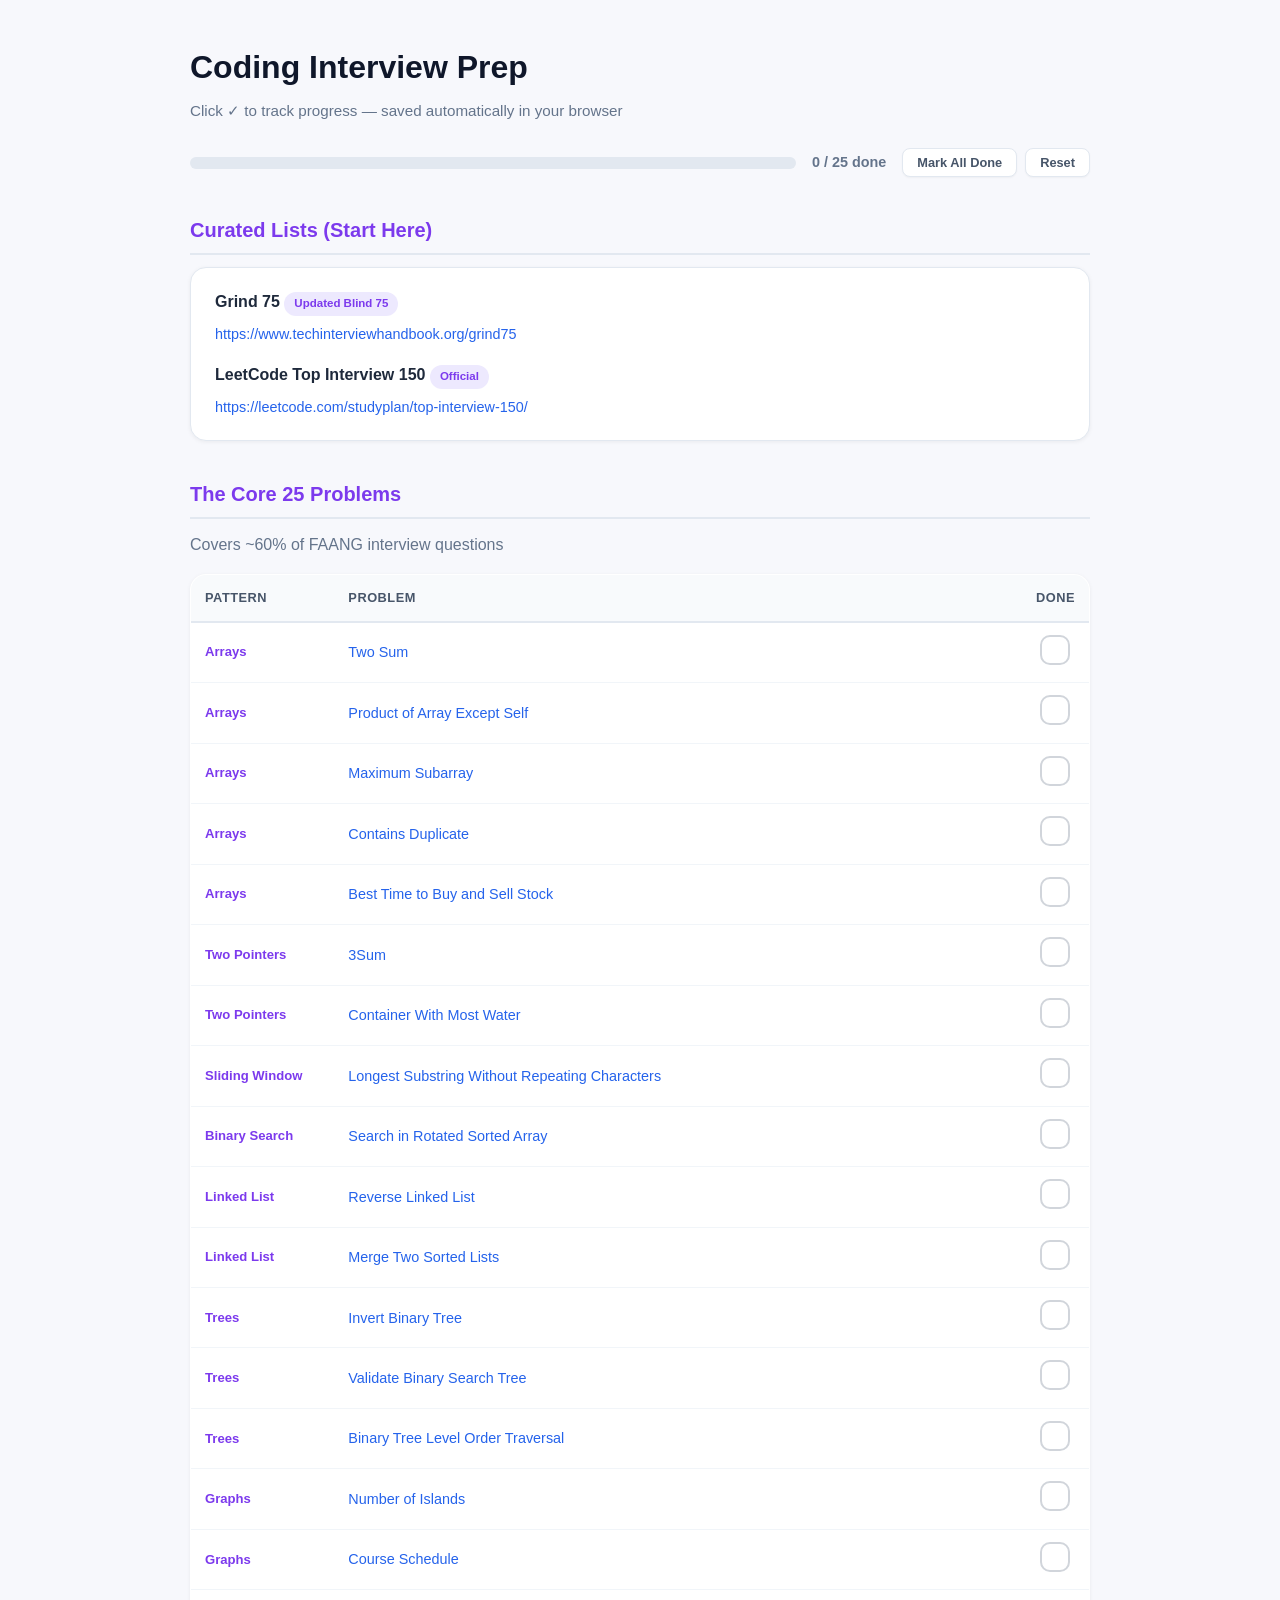
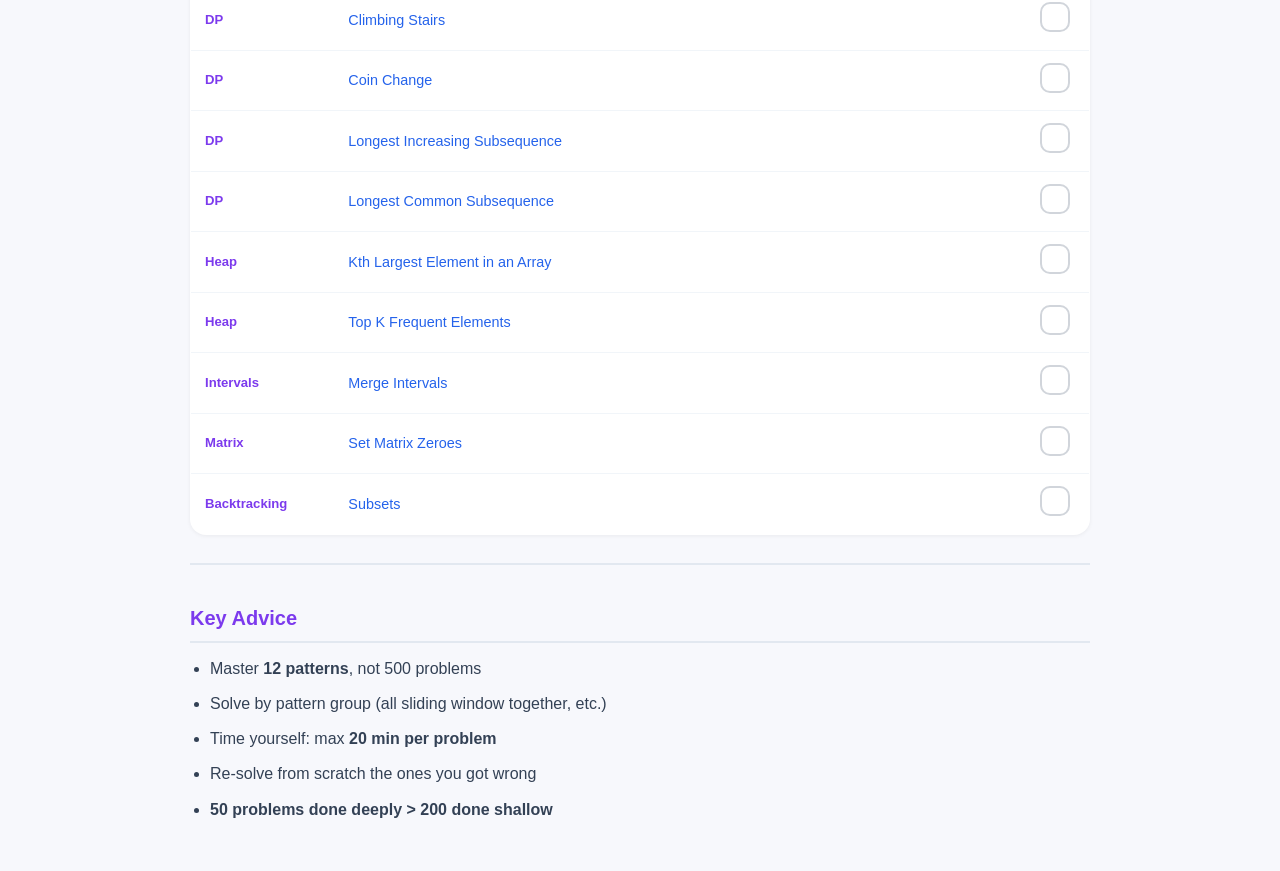
==== leetcode-tracker.html @ 99ccb6d3 "add LeetCode Interview Tracker project page with progress tracking" ====
<!DOCTYPE html>
<html lang="en">
<head>
  <meta charset="UTF-8">
  <meta name="viewport" content="width=device-width, initial-scale=1.0">
  <title>Coding Interview Prep - LeetCode Tracker</title>
  <style>
    * { margin: 0; padding: 0; box-sizing: border-box; }
    body {
      font-family: -apple-system, BlinkMacSystemFont, 'Segoe UI', Roboto, Helvetica, Arial, sans-serif;
      background: #f7f8fc;
      color: #1e293b;
      line-height: 1.7;
      padding: 40px 20px;
    }
    .container { max-width: 900px; margin: 0 auto; }
    h1 { font-size: 2rem; font-weight: 700; color: #0f172a; margin-bottom: 4px; }
    h2 {
      font-size: 1.25rem;
      font-weight: 700;
      color: #7c3aed;
      margin-top: 36px;
      margin-bottom: 12px;
      padding-bottom: 6px;
      border-bottom: 2px solid #e2e8f0;
    }
    p, li { margin-bottom: 8px; }
    a {
      color: #2563eb;
      text-decoration: none;
      font-weight: 500;
      transition: color .15s;
    }
    a:hover { color: #7c3aed; text-decoration: underline; }
    .subtitle { color: #64748b; font-size: .95rem; margin-bottom: 24px; }
    hr { border: none; border-top: 2px solid #e2e8f0; margin: 28px 0; }
    .card {
      background: #fff;
      border-radius: 16px;
      padding: 20px 24px;
      margin-bottom: 28px;
      box-shadow: 0 1px 4px rgba(0,0,0,.06);
      border: 1px solid #e2e8f0;
    }
    .card p { margin-bottom: 4px; }
    .card a { font-size: .9rem; word-break: break-all; }
    .badge {
      display: inline-block;
      background: #ede9fe;
      color: #7c3aed;
      font-size: .72rem;
      font-weight: 700;
      padding: 2px 10px;
      border-radius: 20px;
      margin-right: 6px;
    }
    ul { padding-left: 20px; }
    ul li { list-style: disc; color: #334155; }

    /* Progress */
    .progress-wrap {
      display: flex;
      align-items: center;
      gap: 16px;
      margin-bottom: 24px;
      flex-wrap: wrap;
    }
    .progress-bar {
      flex: 1;
      min-width: 140px;
      height: 12px;
      background: #e2e8f0;
      border-radius: 99px;
      overflow: hidden;
    }
    .progress-fill {
      height: 100%;
      width: 0%;
      background: linear-gradient(90deg, #7c3aed, #ec4899);
      border-radius: 99px;
      transition: width .3s ease;
    }
    .progress-text { font-size: .9rem; color: #64748b; font-weight: 600; white-space: nowrap; }
    .progress-btns { display: flex; gap: 8px; }
    .btn {
      font-family: inherit;
      font-size: .8rem;
      font-weight: 600;
      padding: 6px 14px;
      border: 1px solid #e2e8f0;
      border-radius: 8px;
      background: #fff;
      color: #475569;
      cursor: pointer;
      transition: all .15s;
      box-shadow: 0 1px 2px rgba(0,0,0,.04);
    }
    .btn:hover { background: #f1f5f9; border-color: #cbd5e1; }
    .btn-danger:hover { background: #fef2f2; border-color: #fca5a5; color: #dc2626; }

    /* Table */
    table {
      width: 100%;
      border-collapse: collapse;
      font-size: .9rem;
      background: #fff;
      border-radius: 16px;
      overflow: hidden;
      box-shadow: 0 1px 4px rgba(0,0,0,.06);
      border: 1px solid #e2e8f0;
    }
    th {
      text-align: left;
      color: #475569;
      font-weight: 700;
      font-size: .8rem;
      text-transform: uppercase;
      letter-spacing: .04em;
      padding: 12px 14px;
      background: #f8fafc;
      border-bottom: 2px solid #e2e8f0;
    }
    td {
      padding: 12px 14px;
      border-bottom: 1px solid #f1f5f9;
      vertical-align: middle;
    }
    tr:last-child td { border-bottom: none; }
    tr:hover td { background: #f8fafc; }
    td:nth-child(1) {
      color: #7c3aed;
      font-weight: 600;
      font-size: .82rem;
      width: 16%;
    }

    .status-btn {
      display: inline-flex;
      align-items: center;
      justify-content: center;
      width: 30px;
      height: 30px;
      border-radius: 10px;
      border: 2px solid #d1d5db;
      background: #fff;
      color: transparent;
      font-size: 1.1rem;
      font-weight: 700;
      cursor: pointer;
      transition: all .15s;
      flex-shrink: 0;
    }
    .status-btn.done {
      background: #f0fdf4;
      border-color: #22c55e;
      color: #16a34a;
    }
    .status-btn:hover { border-color: #7c3aed; background: #f5f3ff; }

    .row-done td { background: #fafafa; }
    .row-done td:nth-child(2) a { color: #94a3b8; text-decoration: line-through; }

    @media (max-width: 600px) {
      table, thead, tbody, th, td, tr { display: block; }
      thead, th { display: none; }
      td {
        padding: 8px 12px;
        position: relative;
        padding-left: 100px;
        display: flex;
        align-items: center;
        min-height: 30px;
      }
      td::before {
        content: attr(data-label);
        position: absolute;
        left: 12px;
        font-weight: 700;
        color: #7c3aed;
        font-size: .8rem;
        width: 80px;
      }
      td:nth-child(1) { width: 100%; }
    }
  </style>
</head>
<body>
  <div class="container">
    <h1>Coding Interview Prep</h1>
    <p class="subtitle">Click ✓ to track progress — saved automatically in your browser</p>

    <!-- Progress -->
    <div class="progress-wrap">
      <div class="progress-bar"><div class="progress-fill" id="progressFill"></div></div>
      <span class="progress-text"><span id="doneCount">0</span> / <span id="totalCount">0</span> done</span>
      <div class="progress-btns">
        <button class="btn" id="markAllBtn">Mark All Done</button>
        <button class="btn btn-danger" id="resetBtn">Reset</button>
      </div>
    </div>

    <h2>Curated Lists (Start Here)</h2>
    <div class="card">
      <p><strong>Grind 75</strong> <span class="badge">Updated Blind 75</span></p>
      <a href="https://www.techinterviewhandbook.org/grind75" target="_blank">https://www.techinterviewhandbook.org/grind75</a>
      <p style="margin-top:14px"><strong>LeetCode Top Interview 150</strong> <span class="badge">Official</span></p>
      <a href="https://leetcode.com/studyplan/top-interview-150/" target="_blank">https://leetcode.com/studyplan/top-interview-150/</a>
    </div>

    <h2>The Core 25 Problems</h2>
    <p style="color:#64748b;margin-bottom:16px">Covers ~60% of FAANG interview questions</p>
    <table>
      <thead>
        <tr><th>Pattern</th><th>Problem</th><th style="width:50px;text-align:center;">Done</th></tr>
      </thead>
      <tbody id="problemBody">
      </tbody>
    </table>

    <hr>

    <h2>Key Advice</h2>
    <ul>
      <li>Master <strong>12 patterns</strong>, not 500 problems</li>
      <li>Solve by pattern group (all sliding window together, etc.)</li>
      <li>Time yourself: max <strong>20 min per problem</strong></li>
      <li>Re-solve from scratch the ones you got wrong</li>
      <li><strong>50 problems done deeply > 200 done shallow</strong></li>
    </ul>
  </div>

  <script>
    const STORAGE_KEY = 'leetcode_tracker_done';

    const problems = [
      { pattern: 'Arrays',           name: 'Two Sum',                                url: 'https://leetcode.com/problems/two-sum/' },
      { pattern: 'Arrays',           name: 'Product of Array Except Self',           url: 'https://leetcode.com/problems/product-of-array-except-self/' },
      { pattern: 'Arrays',           name: 'Maximum Subarray',                       url: 'https://leetcode.com/problems/maximum-subarray/' },
      { pattern: 'Arrays',           name: 'Contains Duplicate',                     url: 'https://leetcode.com/problems/contains-duplicate/' },
      { pattern: 'Arrays',           name: 'Best Time to Buy and Sell Stock',        url: 'https://leetcode.com/problems/best-time-to-buy-and-sell-stock/' },
      { pattern: 'Two Pointers',     name: '3Sum',                                   url: 'https://leetcode.com/problems/3sum/' },
      { pattern: 'Two Pointers',     name: 'Container With Most Water',              url: 'https://leetcode.com/problems/container-with-most-water/' },
      { pattern: 'Sliding Window',   name: 'Longest Substring Without Repeating Characters', url: 'https://leetcode.com/problems/longest-substring-without-repeating-characters/' },
      { pattern: 'Binary Search',    name: 'Search in Rotated Sorted Array',         url: 'https://leetcode.com/problems/search-in-rotated-sorted-array/' },
      { pattern: 'Linked List',      name: 'Reverse Linked List',                    url: 'https://leetcode.com/problems/reverse-linked-list/' },
      { pattern: 'Linked List',      name: 'Merge Two Sorted Lists',                 url: 'https://leetcode.com/problems/merge-two-sorted-lists/' },
      { pattern: 'Trees',            name: 'Invert Binary Tree',                      url: 'https://leetcode.com/problems/invert-binary-tree/' },
      { pattern: 'Trees',            name: 'Validate Binary Search Tree',            url: 'https://leetcode.com/problems/validate-binary-search-tree/' },
      { pattern: 'Trees',            name: 'Binary Tree Level Order Traversal',      url: 'https://leetcode.com/problems/binary-tree-level-order-traversal/' },
      { pattern: 'Graphs',           name: 'Number of Islands',                      url: 'https://leetcode.com/problems/number-of-islands/' },
      { pattern: 'Graphs',           name: 'Course Schedule',                        url: 'https://leetcode.com/problems/course-schedule/' },
      { pattern: 'DP',               name: 'Climbing Stairs',                        url: 'https://leetcode.com/problems/climbing-stairs/' },
      { pattern: 'DP',               name: 'Coin Change',                            url: 'https://leetcode.com/problems/coin-change/' },
      { pattern: 'DP',               name: 'Longest Increasing Subsequence',         url: 'https://leetcode.com/problems/longest-increasing-subsequence/' },
      { pattern: 'DP',               name: 'Longest Common Subsequence',             url: 'https://leetcode.com/problems/longest-common-subsequence/' },
      { pattern: 'Heap',             name: 'Kth Largest Element in an Array',        url: 'https://leetcode.com/problems/kth-largest-element-in-an-array/' },
      { pattern: 'Heap',             name: 'Top K Frequent Elements',                url: 'https://leetcode.com/problems/top-k-frequent-elements/' },
      { pattern: 'Intervals',        name: 'Merge Intervals',                        url: 'https://leetcode.com/problems/merge-intervals/' },
      { pattern: 'Matrix',           name: 'Set Matrix Zeroes',                      url: 'https://leetcode.com/problems/set-matrix-zeroes/' },
      { pattern: 'Backtracking',     name: 'Subsets',                                url: 'https://leetcode.com/problems/subsets/' },
    ];

    let done = new Set();

    function loadState() {
      try {
        const raw = localStorage.getItem(STORAGE_KEY);
        if (raw) {
          const arr = JSON.parse(raw);
          done = new Set(arr);
        }
      } catch {}
    }

    function saveState() {
      localStorage.setItem(STORAGE_KEY, JSON.stringify([...done]));
    }

    function render() {
      const tbody = document.getElementById('problemBody');
      tbody.innerHTML = '';
      problems.forEach((p, i) => {
        const key = i.toString();
        const isDone = done.has(key);
        const tr = document.createElement('tr');
        if (isDone) tr.className = 'row-done';

        const td1 = document.createElement('td');
        td1.setAttribute('data-label', 'Pattern');
        td1.textContent = p.pattern;

        const td2 = document.createElement('td');
        td2.setAttribute('data-label', 'Problem');
        const a = document.createElement('a');
        a.href = p.url;
        a.target = '_blank';
        a.textContent = p.name;
        td2.appendChild(a);

        const td3 = document.createElement('td');
        td3.setAttribute('data-label', 'Done');
        td3.style.textAlign = 'center';
        td3.style.width = '50px';
        const btn = document.createElement('button');
        btn.className = 'status-btn' + (isDone ? ' done' : '');
        btn.textContent = isDone ? '✓' : '';
        btn.addEventListener('click', () => toggle(i));
        td3.appendChild(btn);

        tr.appendChild(td1);
        tr.appendChild(td2);
        tr.appendChild(td3);
        tbody.appendChild(tr);
      });
      updateProgress();
    }

    function toggle(idx) {
      const key = idx.toString();
      if (done.has(key)) done.delete(key);
      else done.add(key);
      saveState();
      render();
    }

    function updateProgress() {
      const total = problems.length;
      const doneCount = done.size;
      const pct = total ? (doneCount / total * 100) : 0;
      document.getElementById('progressFill').style.width = pct + '%';
      document.getElementById('doneCount').textContent = doneCount;
      document.getElementById('totalCount').textContent = total;
    }

    document.getElementById('markAllBtn').addEventListener('click', () => {
      problems.forEach((_, i) => done.add(i.toString()));
      saveState();
      render();
    });

    document.getElementById('resetBtn').addEventListener('click', () => {
      done.clear();
      saveState();
      render();
    });

    loadState();
    render();
  </script>
</body>
</html>
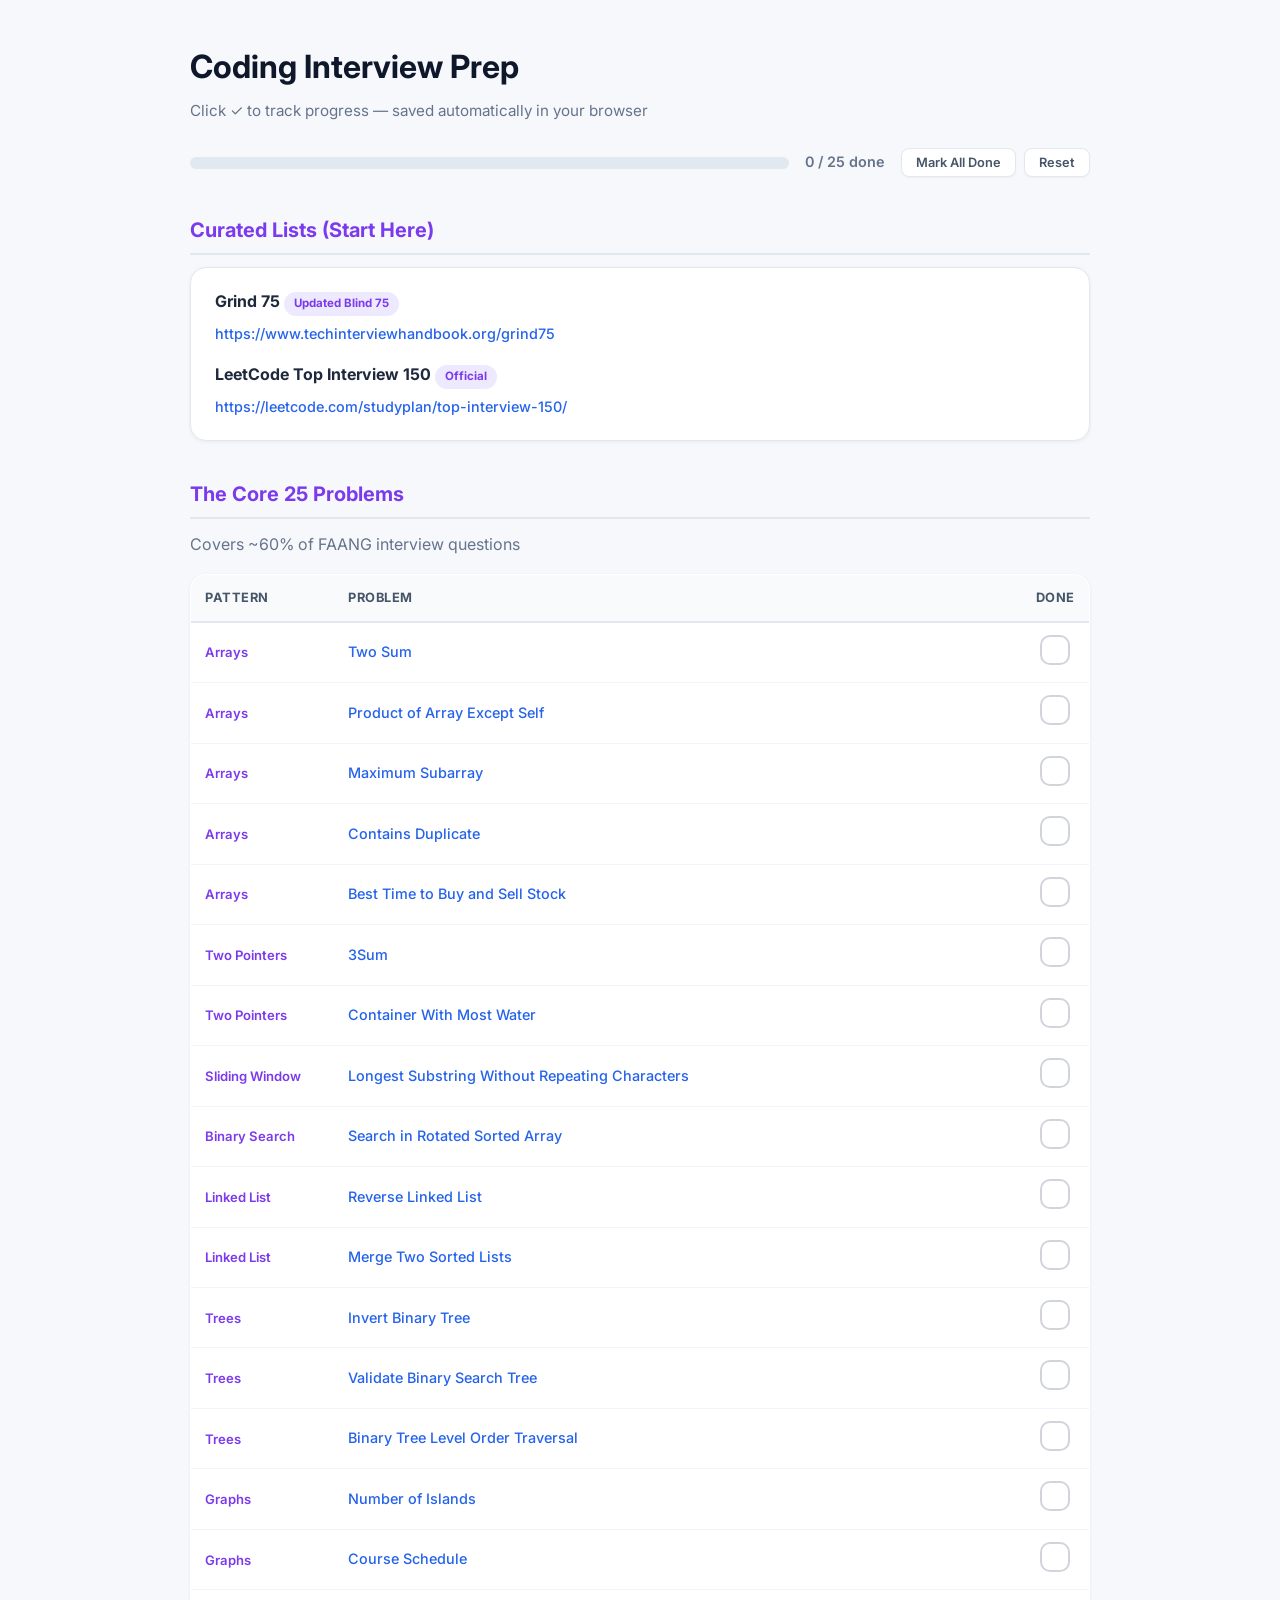
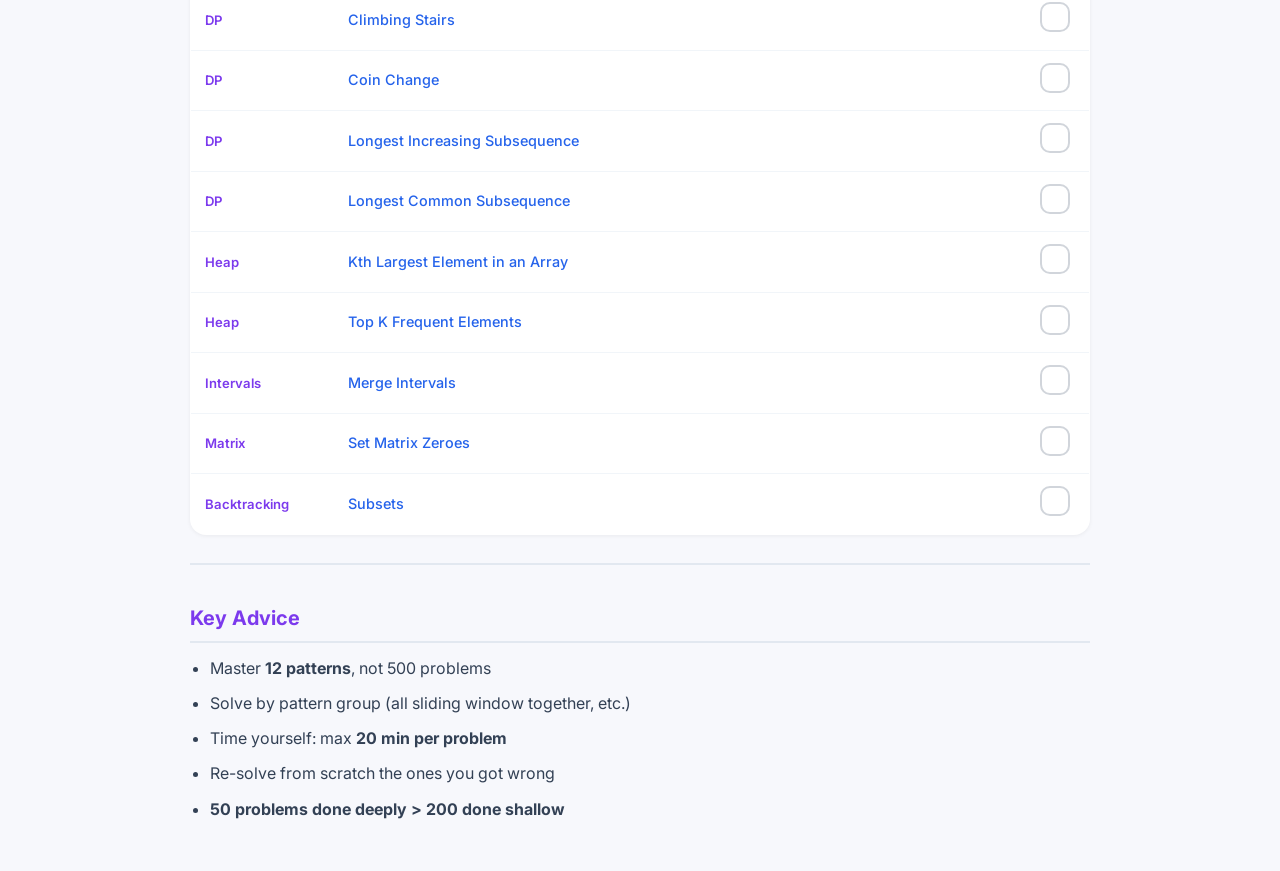
==== commit 5f58cd1a: "switch to Inter font" ====
--- a/leetcode-tracker.html
+++ b/leetcode-tracker.html
@@ -4,10 +4,13 @@
   <meta charset="UTF-8">
   <meta name="viewport" content="width=device-width, initial-scale=1.0">
   <title>Coding Interview Prep - LeetCode Tracker</title>
+  <link rel="preconnect" href="https://fonts.googleapis.com">
+  <link rel="preconnect" href="https://fonts.gstatic.com" crossorigin>
+  <link href="https://fonts.googleapis.com/css2?family=Inter:wght@400;500;600;700&display=swap" rel="stylesheet">
   <style>
     * { margin: 0; padding: 0; box-sizing: border-box; }
     body {
-      font-family: -apple-system, BlinkMacSystemFont, 'Segoe UI', Roboto, Helvetica, Arial, sans-serif;
+      font-family: 'Inter', -apple-system, BlinkMacSystemFont, 'Segoe UI', Roboto, Helvetica, Arial, sans-serif;
       background: #f7f8fc;
       color: #1e293b;
       line-height: 1.7;
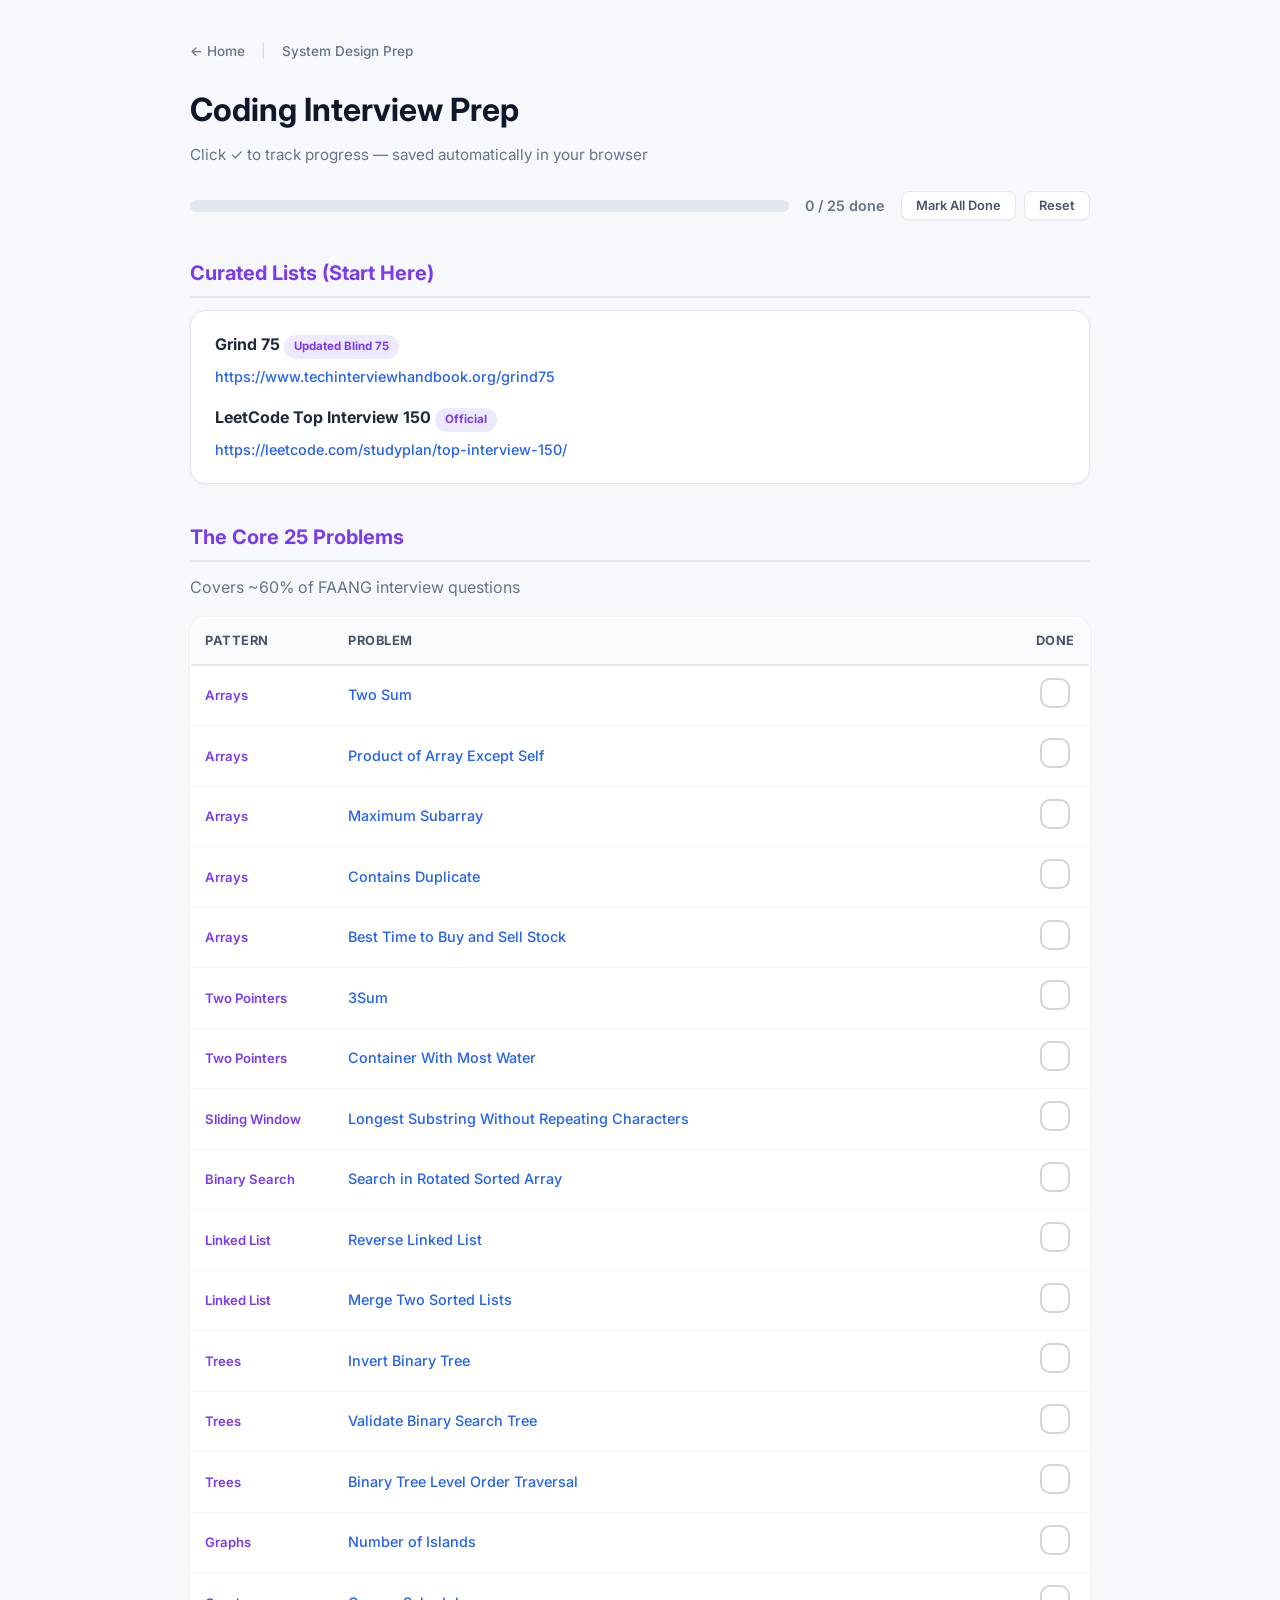
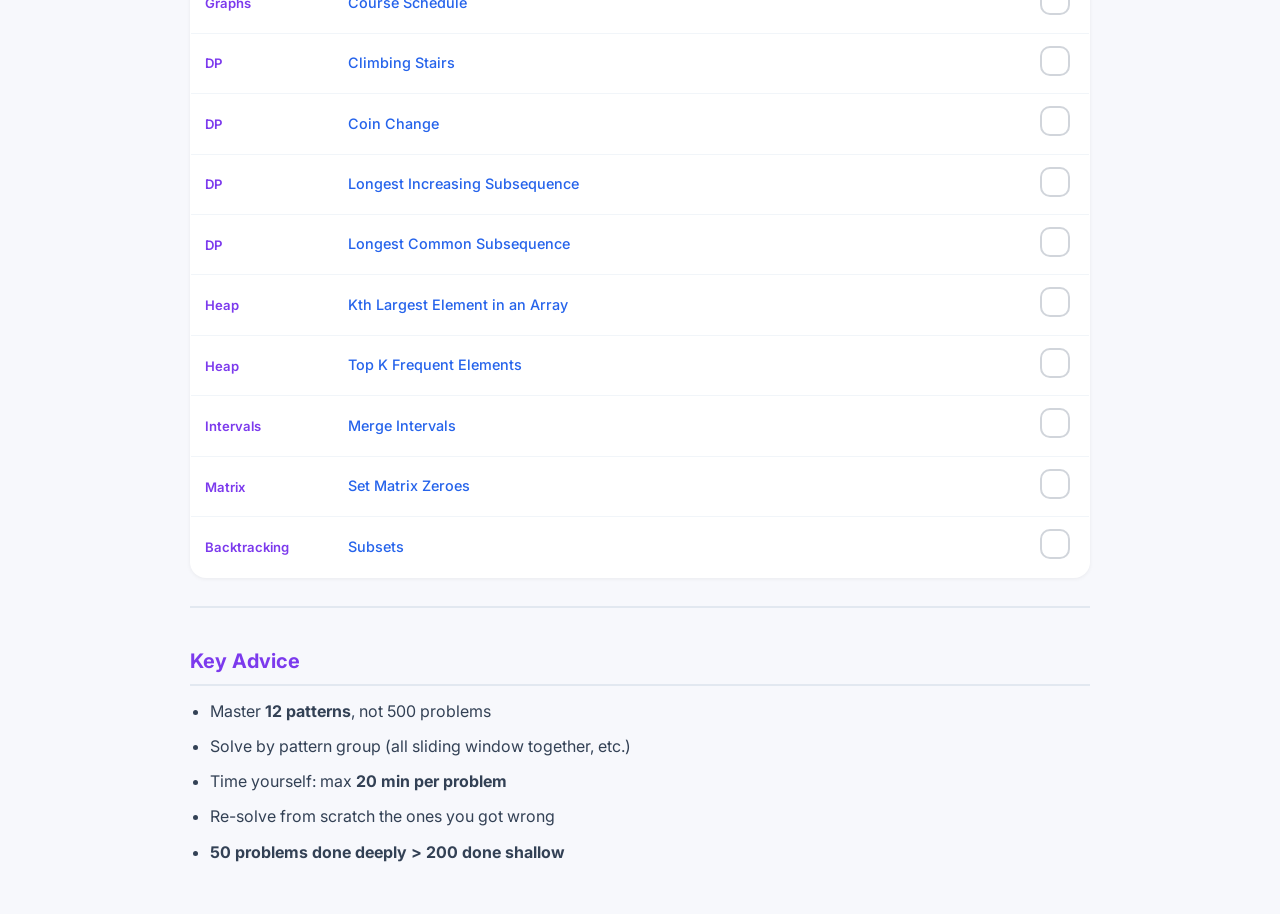
==== commit fb25118b: "add System Design Prep Tracker page with progress tracking, add navigation between pages" ====
--- a/leetcode-tracker.html
+++ b/leetcode-tracker.html
@@ -8,6 +8,10 @@
   <link rel="preconnect" href="https://fonts.gstatic.com" crossorigin>
   <link href="https://fonts.googleapis.com/css2?family=Inter:wght@400;500;600;700&display=swap" rel="stylesheet">
   <style>
+    .top-nav { display: flex; gap: 16px; align-items: center; margin-bottom: 20px; font-size: .85rem; }
+    .top-nav a { color: #64748b; font-weight: 500; }
+    .top-nav a:hover { color: #7c3aed; }
+    .top-nav .sep { color: #cbd5e1; }
     * { margin: 0; padding: 0; box-sizing: border-box; }
     body {
       font-family: 'Inter', -apple-system, BlinkMacSystemFont, 'Segoe UI', Roboto, Helvetica, Arial, sans-serif;
@@ -189,6 +193,11 @@
 </head>
 <body>
   <div class="container">
+    <div class="top-nav">
+      <a href="index.html">&#8592; Home</a>
+      <span class="sep">|</span>
+      <a href="system-design-tracker.html">System Design Prep</a>
+    </div>
     <h1>Coding Interview Prep</h1>
     <p class="subtitle">Click ✓ to track progress — saved automatically in your browser</p>
 
